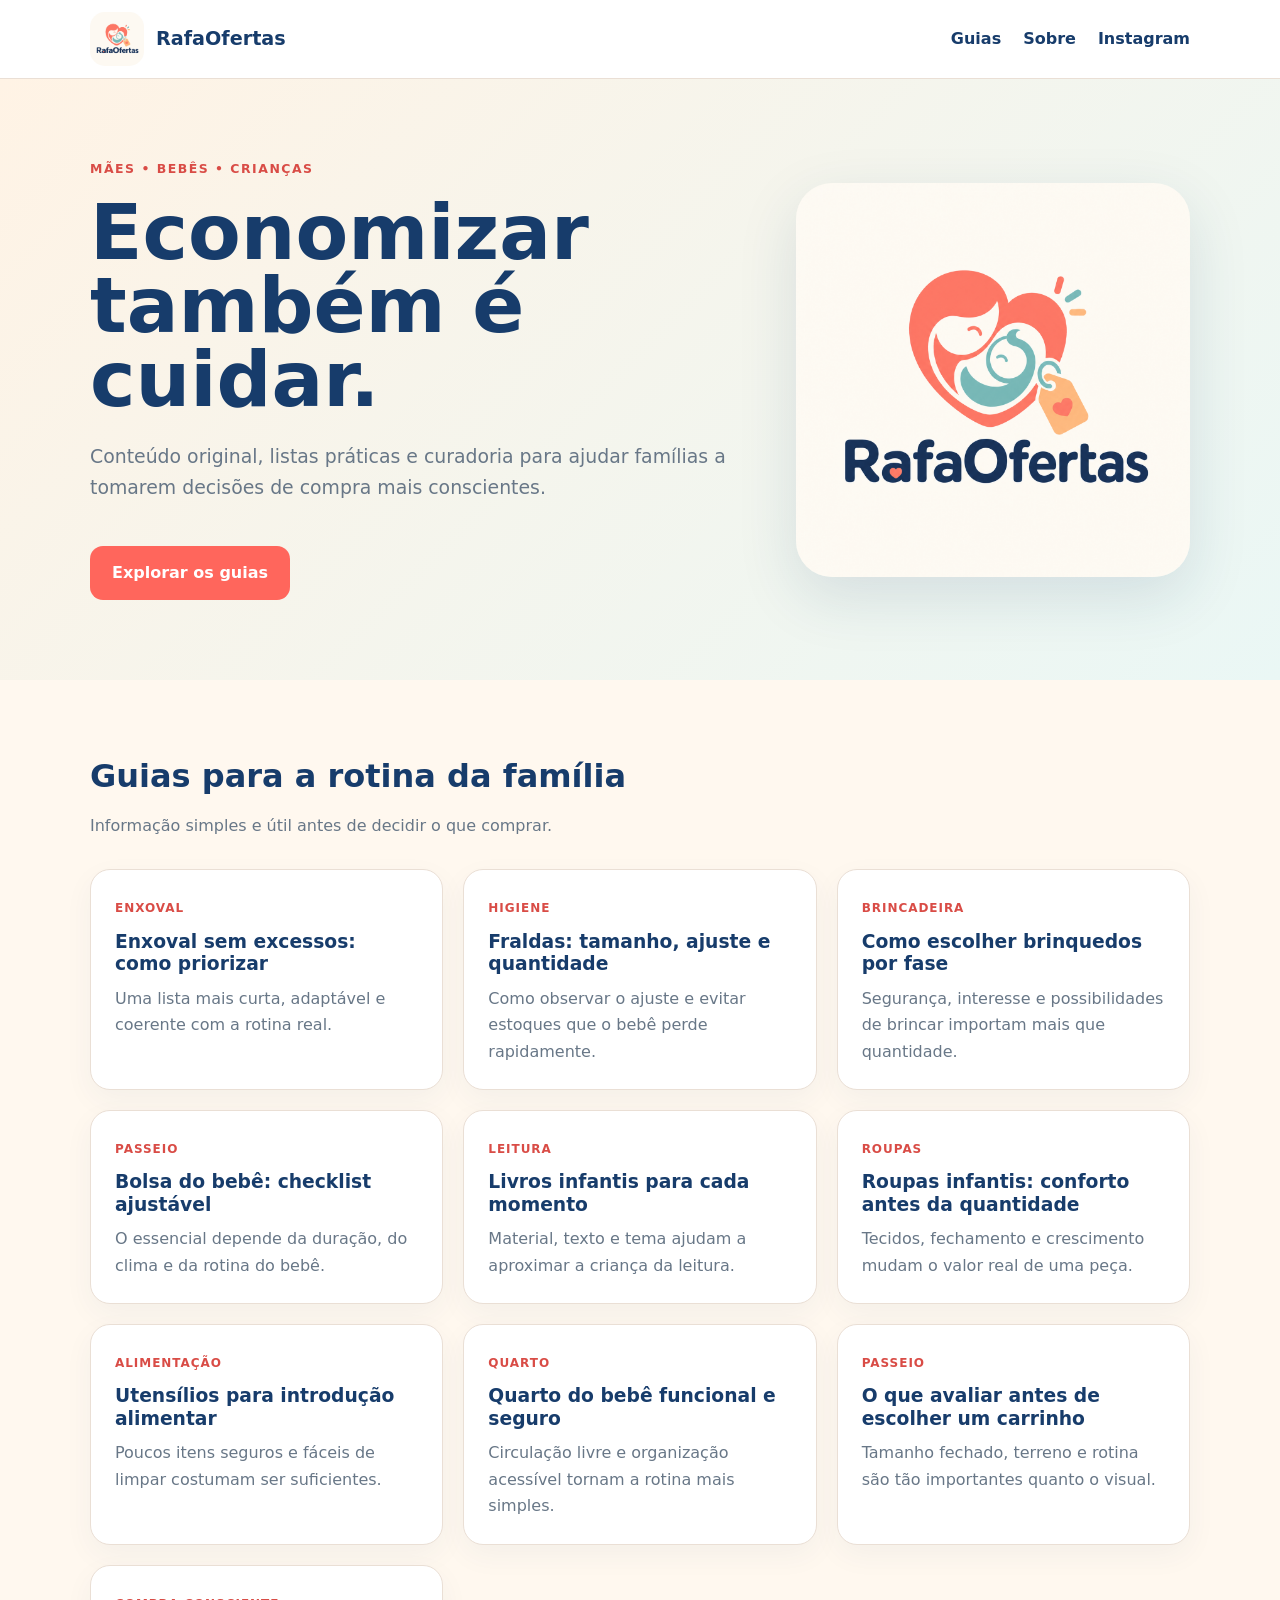
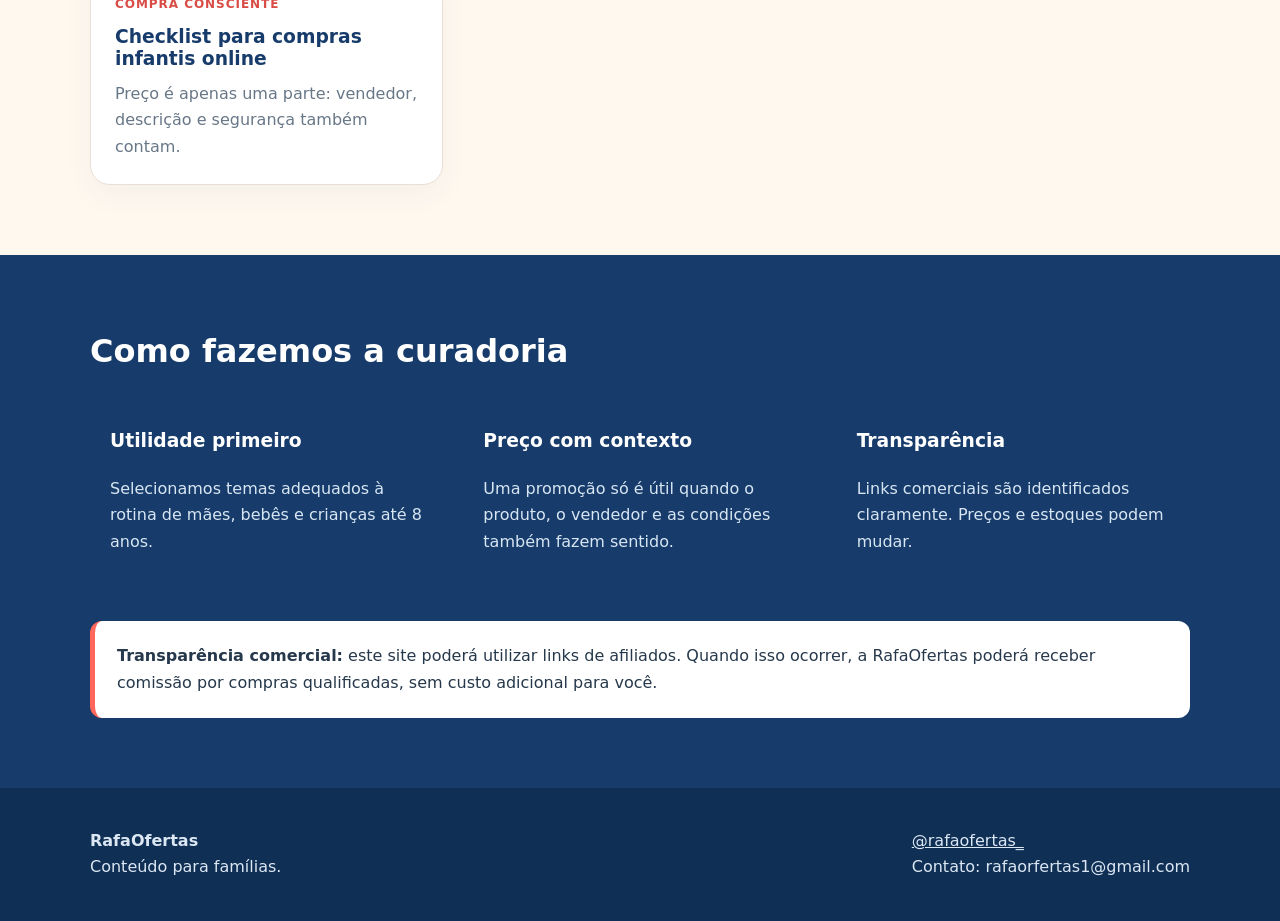
==== index.html @ cb889792 "Publica site inicial da RafaOfertas" ====
<!doctype html><html lang="pt-BR"><head><meta charset="utf-8"><meta name="viewport" content="width=device-width,initial-scale=1"><meta name="description" content="Conteúdo e curadoria para mães, bebês e crianças até 8 anos."><title>RafaOfertas — economizar também é cuidar</title><link rel="stylesheet" href="assets/site.css"></head><body>
<nav class="nav"><div class="wrap"><a class="brand" href="index.html"><img src="assets/logo.png" alt="Logo RafaOfertas">RafaOfertas</a><div class="nav-links"><a href="#guias">Guias</a><a href="#sobre">Sobre</a><a href="https://www.instagram.com/rafaofertas_/">Instagram</a></div></div></nav>
<header class="hero"><div class="wrap hero-grid"><div><div class="eyebrow">MÃES • BEBÊS • CRIANÇAS</div><h1>Economizar também é cuidar.</h1><p>Conteúdo original, listas práticas e curadoria para ajudar famílias a tomarem decisões de compra mais conscientes.</p><a class="button" href="#guias">Explorar os guias</a></div><img src="assets/logo.png" alt="RafaOfertas, curadoria para famílias"></div></header>
<section class="section" id="guias"><div class="wrap"><h2>Guias para a rotina da família</h2><p class="lead">Informação simples e útil antes de decidir o que comprar.</p><div class="grid" id="guide-grid"></div></div></section>
<section class="section values" id="sobre"><div class="wrap"><h2>Como fazemos a curadoria</h2><div class="grid"><article><h3>Utilidade primeiro</h3><p>Selecionamos temas adequados à rotina de mães, bebês e crianças até 8 anos.</p></article><article><h3>Preço com contexto</h3><p>Uma promoção só é útil quando o produto, o vendedor e as condições também fazem sentido.</p></article><article><h3>Transparência</h3><p>Links comerciais são identificados claramente. Preços e estoques podem mudar.</p></article></div><div class="disclosure" style="color:#26384b"><strong>Transparência comercial:</strong> este site poderá utilizar links de afiliados. Quando isso ocorrer, a RafaOfertas poderá receber comissão por compras qualificadas, sem custo adicional para você.</div></div></section>
<footer class="footer"><div class="wrap"><div><strong>RafaOfertas</strong><br>Conteúdo para famílias.</div><div><a href="https://www.instagram.com/rafaofertas_/">@rafaofertas_</a><br>Contato: rafaorfertas1@gmail.com</div></div></footer>
<script src="assets/guides.js"></script><script>document.querySelector('#guide-grid').innerHTML=GUIDES.map(g=>`<a class="card" href="guias/${g.slug}.html"><span>${g.category}</span><h3>${g.title}</h3><p>${g.summary}</p></a>`).join('')</script></body></html>
---- assets/site.css ----
:root{--coral:#ff665c;--teal:#68b8b5;--navy:#173c6b;--cream:#fff8ef;--ink:#26384b;--muted:#687787;--line:#eadfd5}*{box-sizing:border-box}html{scroll-behavior:smooth}body{margin:0;background:var(--cream);color:var(--ink);font:16px/1.65 system-ui,-apple-system,"Segoe UI",sans-serif}a{color:inherit}.wrap{width:min(1100px,calc(100% - 40px));margin:auto}.nav{background:#fff;border-bottom:1px solid var(--line);position:sticky;top:0;z-index:5}.nav .wrap{height:78px;display:flex;align-items:center;justify-content:space-between}.brand{display:flex;align-items:center;gap:12px;text-decoration:none;color:var(--navy);font-weight:900;font-size:1.2rem}.brand img{width:54px;height:54px;border-radius:15px;object-fit:cover}.nav-links{display:flex;gap:22px}.nav-links a{text-decoration:none;font-weight:700;color:var(--navy)}.hero{padding:80px 0;background:linear-gradient(135deg,#fff3e5,#eaf7f5)}.hero-grid{display:grid;grid-template-columns:1.25fr .75fr;align-items:center;gap:50px}.eyebrow{color:#d94c46;font-weight:900;letter-spacing:.12em;font-size:.78rem}.hero h1{font-size:clamp(2.7rem,6vw,5.2rem);line-height:.96;color:var(--navy);margin:16px 0 24px}.hero p{font-size:1.18rem;color:var(--muted);max-width:650px}.hero img{width:100%;border-radius:36px;box-shadow:0 20px 60px #173c6b20}.button{display:inline-flex;margin-top:24px;padding:14px 22px;background:var(--coral);color:white;border-radius:13px;text-decoration:none;font-weight:800}.section{padding:70px 0}.section h2{color:var(--navy);font-size:2rem;margin:0 0 10px}.lead{color:var(--muted);margin:0 0 30px}.grid{display:grid;grid-template-columns:repeat(3,1fr);gap:20px}.card{background:#fff;border:1px solid var(--line);border-radius:20px;padding:24px;text-decoration:none;box-shadow:0 10px 30px #173c6b0c;transition:.2s}.card:hover{transform:translateY(-3px);box-shadow:0 14px 35px #173c6b18}.card span{font-size:.75rem;font-weight:900;letter-spacing:.08em;color:#d94c46}.card h3{color:var(--navy);line-height:1.2;margin:10px 0}.card p{color:var(--muted);margin:0}.values{background:var(--navy);color:#fff}.values .grid article{padding:20px}.values h2,.values h3{color:#fff}.values p{color:#d8e6f3}.disclosure{background:#fff;border-left:5px solid var(--coral);padding:22px;border-radius:12px;margin-top:30px}.footer{background:#102f55;color:#dbe7f3;padding:40px 0}.footer .wrap{display:flex;justify-content:space-between;gap:25px}.article{padding:60px 0}.article main{background:#fff;border:1px solid var(--line);border-radius:24px;padding:clamp(24px,5vw,58px);max-width:850px;margin:auto}.article h1{font-size:clamp(2.2rem,5vw,3.6rem);line-height:1.05;color:var(--navy);margin:14px 0 20px}.article h2{color:var(--navy);margin-top:34px}.article .intro{font-size:1.18rem;color:var(--muted)}.article li{margin:9px 0}.back{display:inline-block;margin-bottom:20px;color:#d94c46;font-weight:800}@media(max-width:760px){.hero-grid,.grid{grid-template-columns:1fr}.hero{padding:50px 0}.hero img{max-width:320px}.nav-links a:not(:last-child){display:none}.footer .wrap{flex-direction:column}}
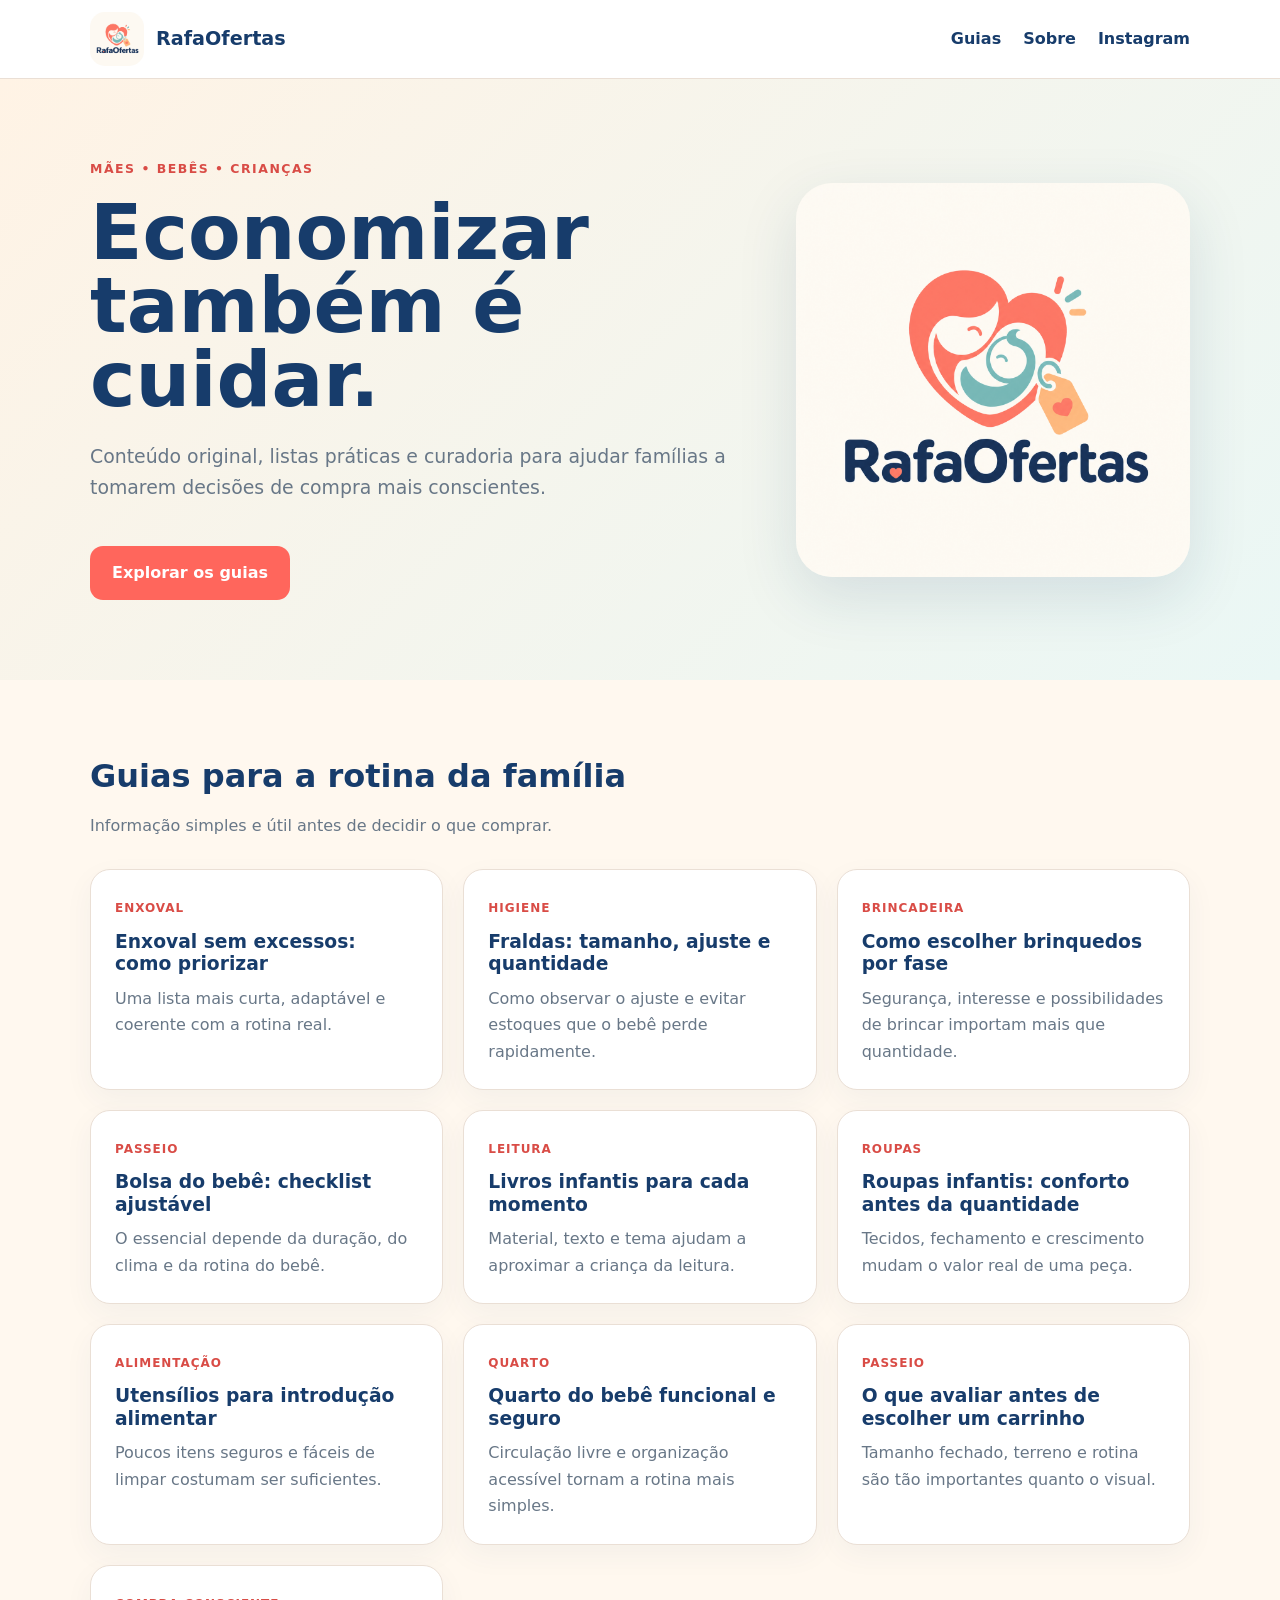
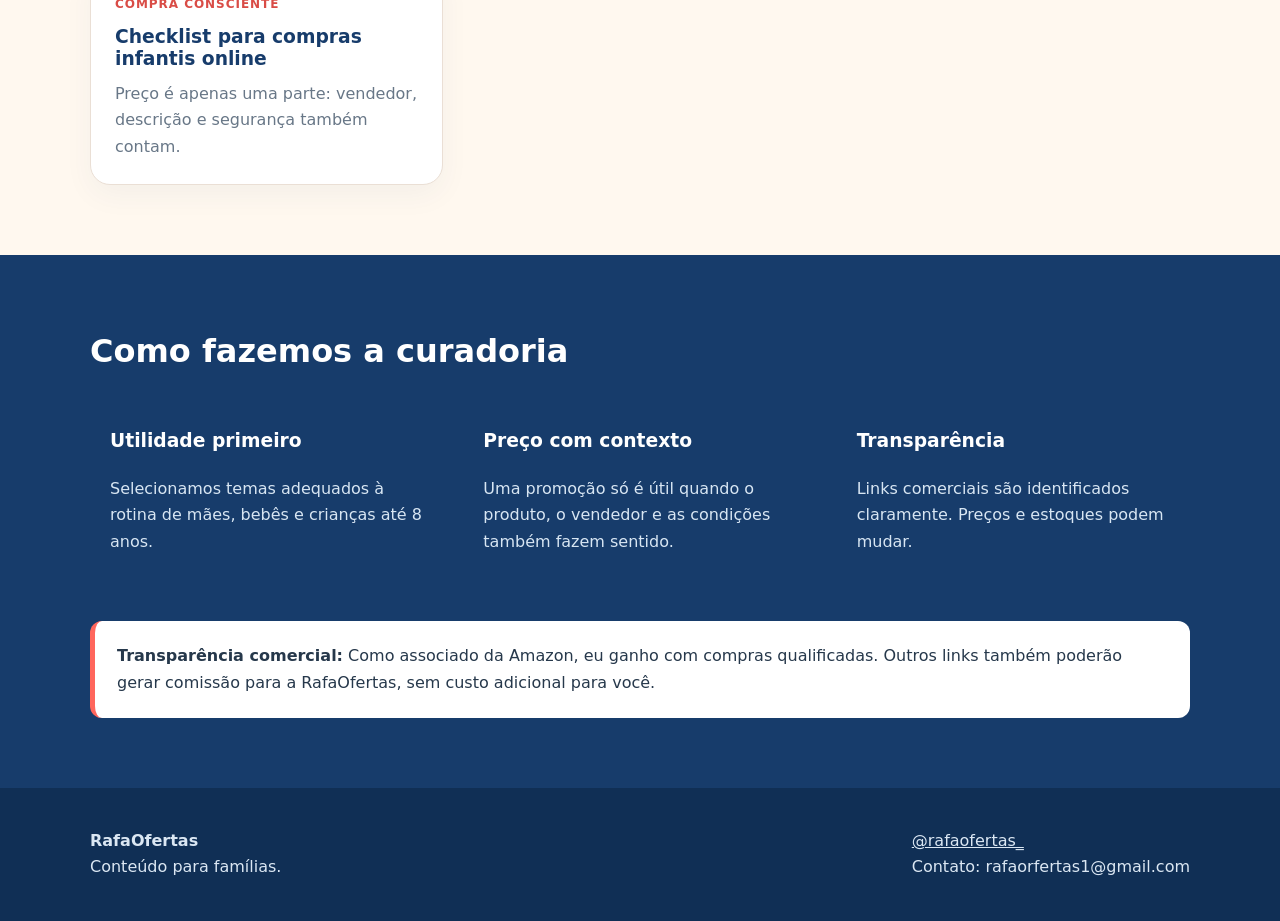
==== commit 19457abd: "Adiciona declaracao oficial de associado Amazon" ====
--- a/index.html
+++ b/index.html
@@ -1,7 +1,7 @@
-<!doctype html><html lang="pt-BR"><head><meta charset="utf-8"><meta name="viewport" content="width=device-width,initial-scale=1"><meta name="description" content="Conteúdo e curadoria para mães, bebês e crianças até 8 anos."><title>RafaOfertas — economizar também é cuidar</title><link rel="stylesheet" href="assets/site.css"></head><body>
+<!doctype html><html lang="pt-BR"><head><meta charset="utf-8"><meta name="viewport" content="width=device-width,initial-scale=1"><meta name="description" content="Conteúdo e curadoria para mães, bebês e crianças até 8 anos."><link rel="canonical" href="https://rafaofertas.pages.dev/"><title>RafaOfertas — economizar também é cuidar</title><link rel="stylesheet" href="assets/site.css"></head><body>
 <nav class="nav"><div class="wrap"><a class="brand" href="index.html"><img src="assets/logo.png" alt="Logo RafaOfertas">RafaOfertas</a><div class="nav-links"><a href="#guias">Guias</a><a href="#sobre">Sobre</a><a href="https://www.instagram.com/rafaofertas_/">Instagram</a></div></div></nav>
 <header class="hero"><div class="wrap hero-grid"><div><div class="eyebrow">MÃES • BEBÊS • CRIANÇAS</div><h1>Economizar também é cuidar.</h1><p>Conteúdo original, listas práticas e curadoria para ajudar famílias a tomarem decisões de compra mais conscientes.</p><a class="button" href="#guias">Explorar os guias</a></div><img src="assets/logo.png" alt="RafaOfertas, curadoria para famílias"></div></header>
 <section class="section" id="guias"><div class="wrap"><h2>Guias para a rotina da família</h2><p class="lead">Informação simples e útil antes de decidir o que comprar.</p><div class="grid" id="guide-grid"></div></div></section>
-<section class="section values" id="sobre"><div class="wrap"><h2>Como fazemos a curadoria</h2><div class="grid"><article><h3>Utilidade primeiro</h3><p>Selecionamos temas adequados à rotina de mães, bebês e crianças até 8 anos.</p></article><article><h3>Preço com contexto</h3><p>Uma promoção só é útil quando o produto, o vendedor e as condições também fazem sentido.</p></article><article><h3>Transparência</h3><p>Links comerciais são identificados claramente. Preços e estoques podem mudar.</p></article></div><div class="disclosure" style="color:#26384b"><strong>Transparência comercial:</strong> este site poderá utilizar links de afiliados. Quando isso ocorrer, a RafaOfertas poderá receber comissão por compras qualificadas, sem custo adicional para você.</div></div></section>
+<section class="section values" id="sobre"><div class="wrap"><h2>Como fazemos a curadoria</h2><div class="grid"><article><h3>Utilidade primeiro</h3><p>Selecionamos temas adequados à rotina de mães, bebês e crianças até 8 anos.</p></article><article><h3>Preço com contexto</h3><p>Uma promoção só é útil quando o produto, o vendedor e as condições também fazem sentido.</p></article><article><h3>Transparência</h3><p>Links comerciais são identificados claramente. Preços e estoques podem mudar.</p></article></div><div class="disclosure" style="color:#26384b"><strong>Transparência comercial:</strong> Como associado da Amazon, eu ganho com compras qualificadas. Outros links também poderão gerar comissão para a RafaOfertas, sem custo adicional para você.</div></div></section>
 <footer class="footer"><div class="wrap"><div><strong>RafaOfertas</strong><br>Conteúdo para famílias.</div><div><a href="https://www.instagram.com/rafaofertas_/">@rafaofertas_</a><br>Contato: rafaorfertas1@gmail.com</div></div></footer>
 <script src="assets/guides.js"></script><script>document.querySelector('#guide-grid').innerHTML=GUIDES.map(g=>`<a class="card" href="guias/${g.slug}.html"><span>${g.category}</span><h3>${g.title}</h3><p>${g.summary}</p></a>`).join('')</script></body></html>
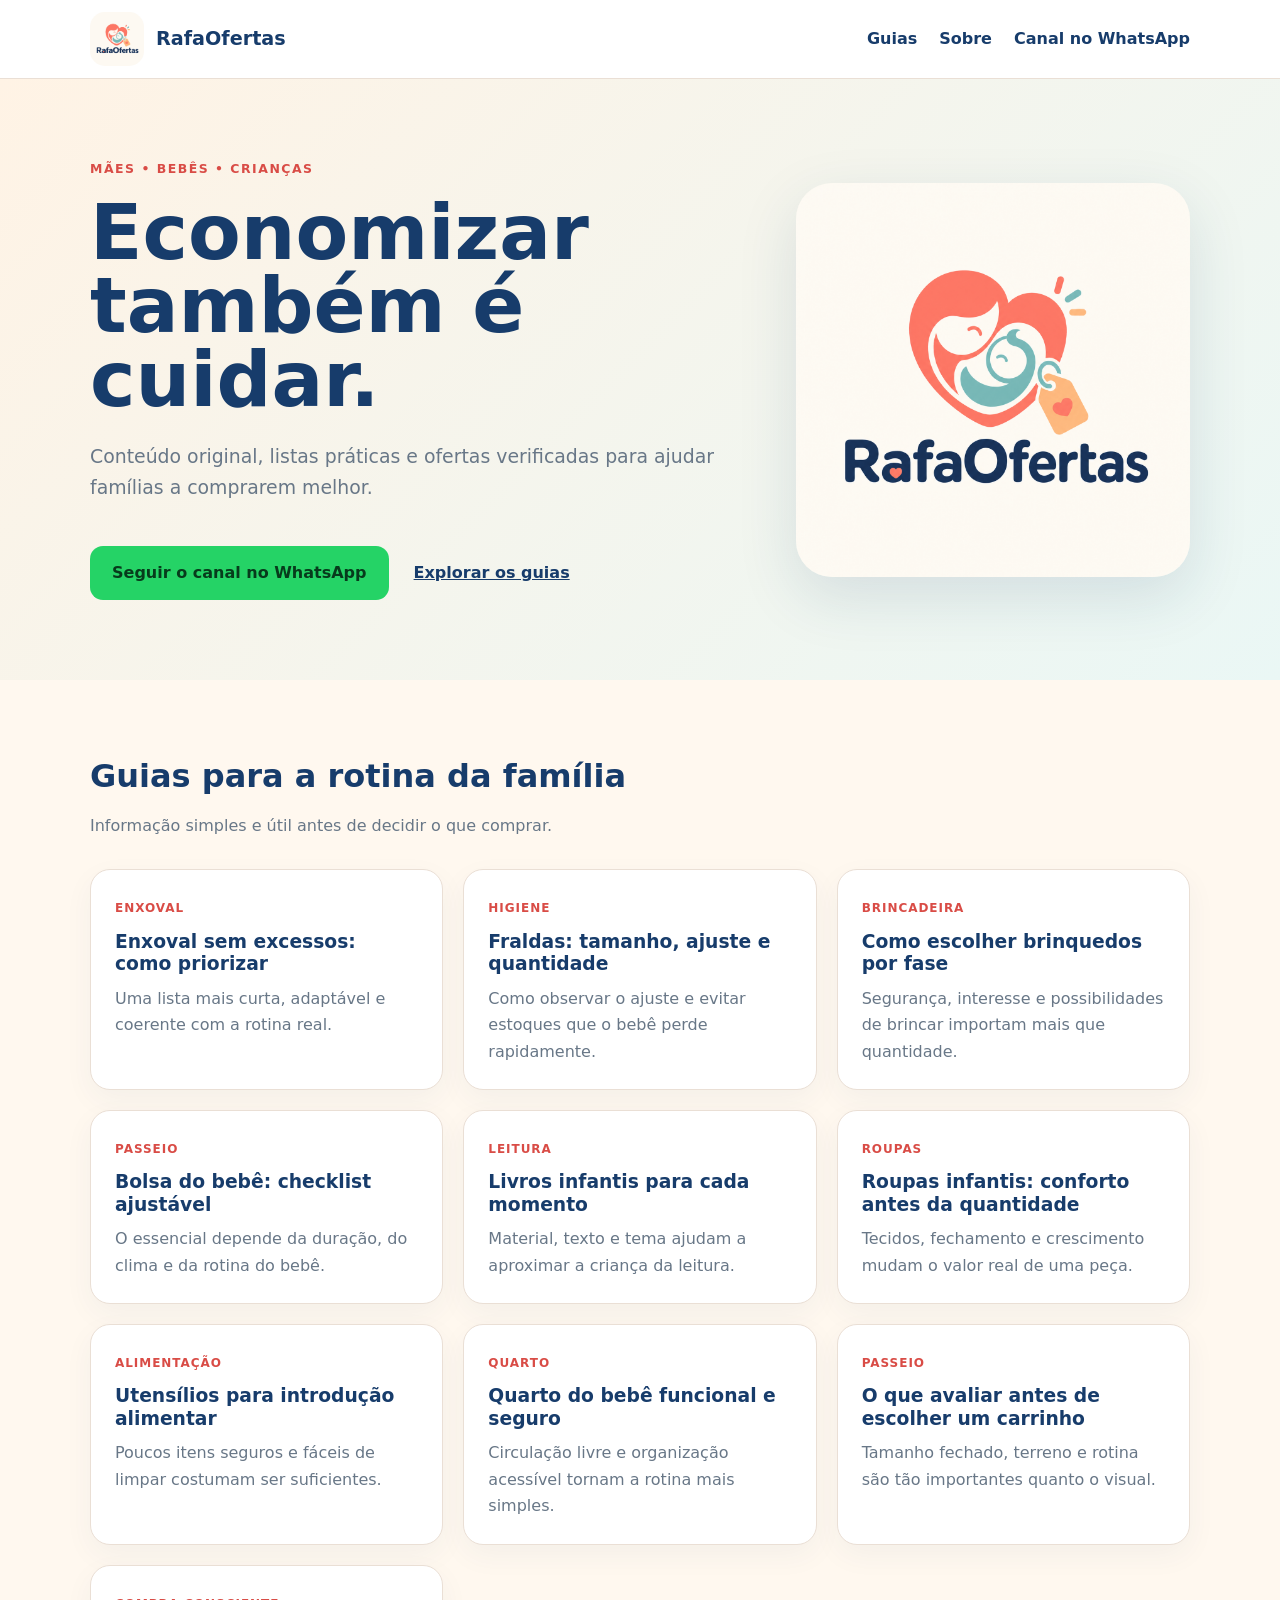
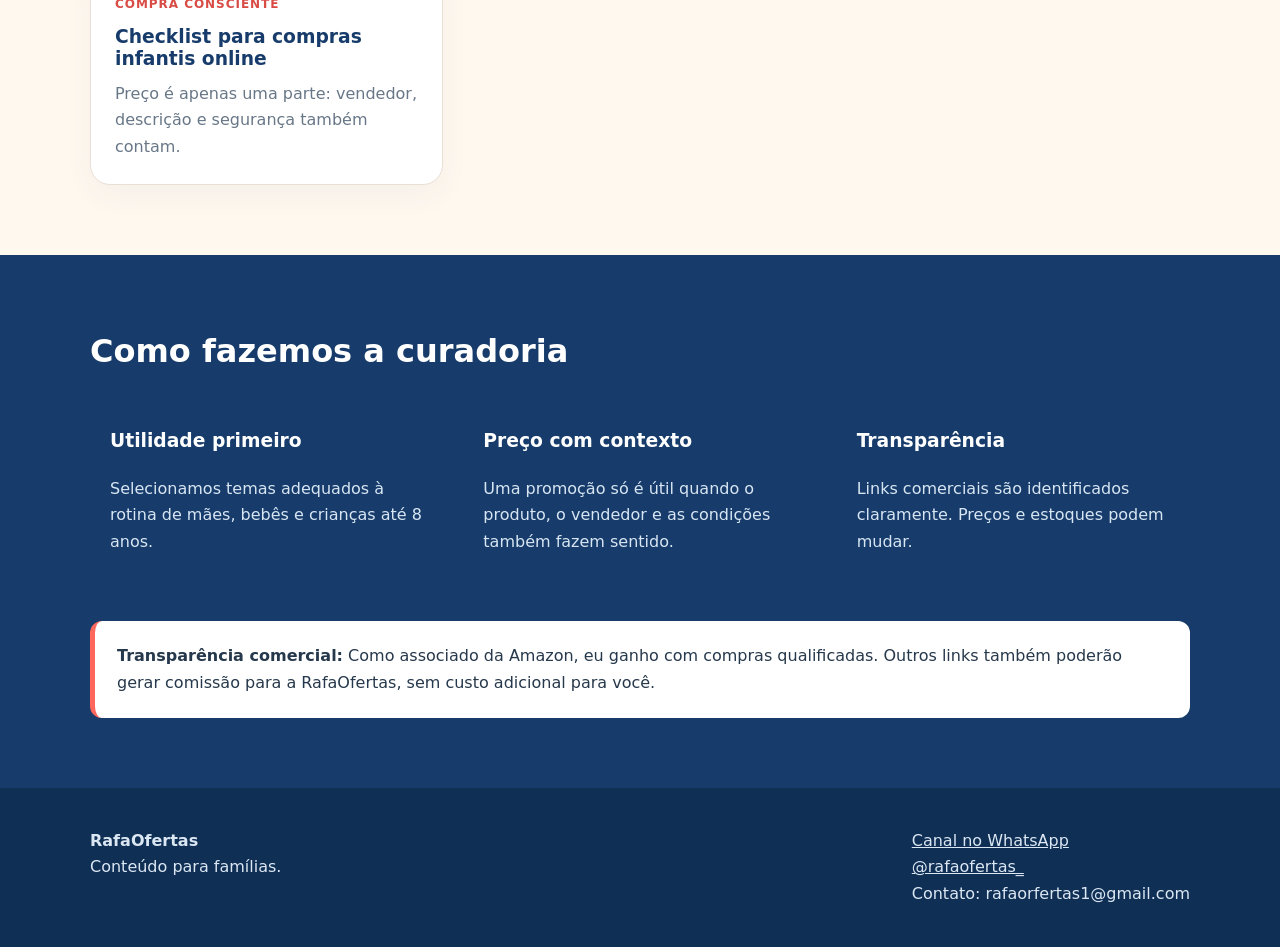
==== commit 5f249496: "Adiciona canal oficial do WhatsApp" ====
--- a/index.html
+++ b/index.html
@@ -1,7 +1,7 @@
-<!doctype html><html lang="pt-BR"><head><meta charset="utf-8"><meta name="viewport" content="width=device-width,initial-scale=1"><meta name="description" content="Conteúdo e curadoria para mães, bebês e crianças até 8 anos."><link rel="canonical" href="https://rafaofertas.pages.dev/"><title>RafaOfertas — economizar também é cuidar</title><link rel="stylesheet" href="assets/site.css"></head><body>
-<nav class="nav"><div class="wrap"><a class="brand" href="index.html"><img src="assets/logo.png" alt="Logo RafaOfertas">RafaOfertas</a><div class="nav-links"><a href="#guias">Guias</a><a href="#sobre">Sobre</a><a href="https://www.instagram.com/rafaofertas_/">Instagram</a></div></div></nav>
-<header class="hero"><div class="wrap hero-grid"><div><div class="eyebrow">MÃES • BEBÊS • CRIANÇAS</div><h1>Economizar também é cuidar.</h1><p>Conteúdo original, listas práticas e curadoria para ajudar famílias a tomarem decisões de compra mais conscientes.</p><a class="button" href="#guias">Explorar os guias</a></div><img src="assets/logo.png" alt="RafaOfertas, curadoria para famílias"></div></header>
+<!doctype html><html lang="pt-BR"><head><meta charset="utf-8"><meta name="viewport" content="width=device-width,initial-scale=1"><meta name="description" content="Conteúdo e curadoria para mães, bebês e crianças até 8 anos."><link rel="canonical" href="https://rafaofertas.pages.dev/"><title>RafaOfertas — economizar também é cuidar</title><link rel="stylesheet" href="assets/site.css"><link rel="stylesheet" href="assets/channel.css"></head><body>
+<nav class="nav"><div class="wrap"><a class="brand" href="index.html"><img src="assets/logo.png" alt="Logo RafaOfertas">RafaOfertas</a><div class="nav-links"><a href="#guias">Guias</a><a href="#sobre">Sobre</a><a href="https://www.whatsapp.com/channel/0029Vb7sIDeDTkK9vekU9v3D">Canal no WhatsApp</a></div></div></nav>
+<header class="hero"><div class="wrap hero-grid"><div><div class="eyebrow">MÃES • BEBÊS • CRIANÇAS</div><h1>Economizar também é cuidar.</h1><p>Conteúdo original, listas práticas e ofertas verificadas para ajudar famílias a comprarem melhor.</p><a class="button whatsapp-button" href="https://www.whatsapp.com/channel/0029Vb7sIDeDTkK9vekU9v3D">Seguir o canal no WhatsApp</a> <a class="secondary-button" href="#guias">Explorar os guias</a></div><img src="assets/logo.png" alt="RafaOfertas, curadoria para famílias"></div></header>
 <section class="section" id="guias"><div class="wrap"><h2>Guias para a rotina da família</h2><p class="lead">Informação simples e útil antes de decidir o que comprar.</p><div class="grid" id="guide-grid"></div></div></section>
 <section class="section values" id="sobre"><div class="wrap"><h2>Como fazemos a curadoria</h2><div class="grid"><article><h3>Utilidade primeiro</h3><p>Selecionamos temas adequados à rotina de mães, bebês e crianças até 8 anos.</p></article><article><h3>Preço com contexto</h3><p>Uma promoção só é útil quando o produto, o vendedor e as condições também fazem sentido.</p></article><article><h3>Transparência</h3><p>Links comerciais são identificados claramente. Preços e estoques podem mudar.</p></article></div><div class="disclosure" style="color:#26384b"><strong>Transparência comercial:</strong> Como associado da Amazon, eu ganho com compras qualificadas. Outros links também poderão gerar comissão para a RafaOfertas, sem custo adicional para você.</div></div></section>
-<footer class="footer"><div class="wrap"><div><strong>RafaOfertas</strong><br>Conteúdo para famílias.</div><div><a href="https://www.instagram.com/rafaofertas_/">@rafaofertas_</a><br>Contato: rafaorfertas1@gmail.com</div></div></footer>
+<footer class="footer"><div class="wrap"><div><strong>RafaOfertas</strong><br>Conteúdo para famílias.</div><div><a href="https://www.whatsapp.com/channel/0029Vb7sIDeDTkK9vekU9v3D">Canal no WhatsApp</a><br><a href="https://www.instagram.com/rafaofertas_/">@rafaofertas_</a><br>Contato: rafaorfertas1@gmail.com</div></div></footer>
 <script src="assets/guides.js"></script><script>document.querySelector('#guide-grid').innerHTML=GUIDES.map(g=>`<a class="card" href="guias/${g.slug}.html"><span>${g.category}</span><h3>${g.title}</h3><p>${g.summary}</p></a>`).join('')</script></body></html>
--- a/assets/channel.css
+++ b/assets/channel.css
@@ -0,0 +1 @@
+.whatsapp-button{background:#25d366;color:#073b1c}.secondary-button{display:inline-flex;margin-top:12px;padding:13px 20px;color:#173c6b;font-weight:800}
